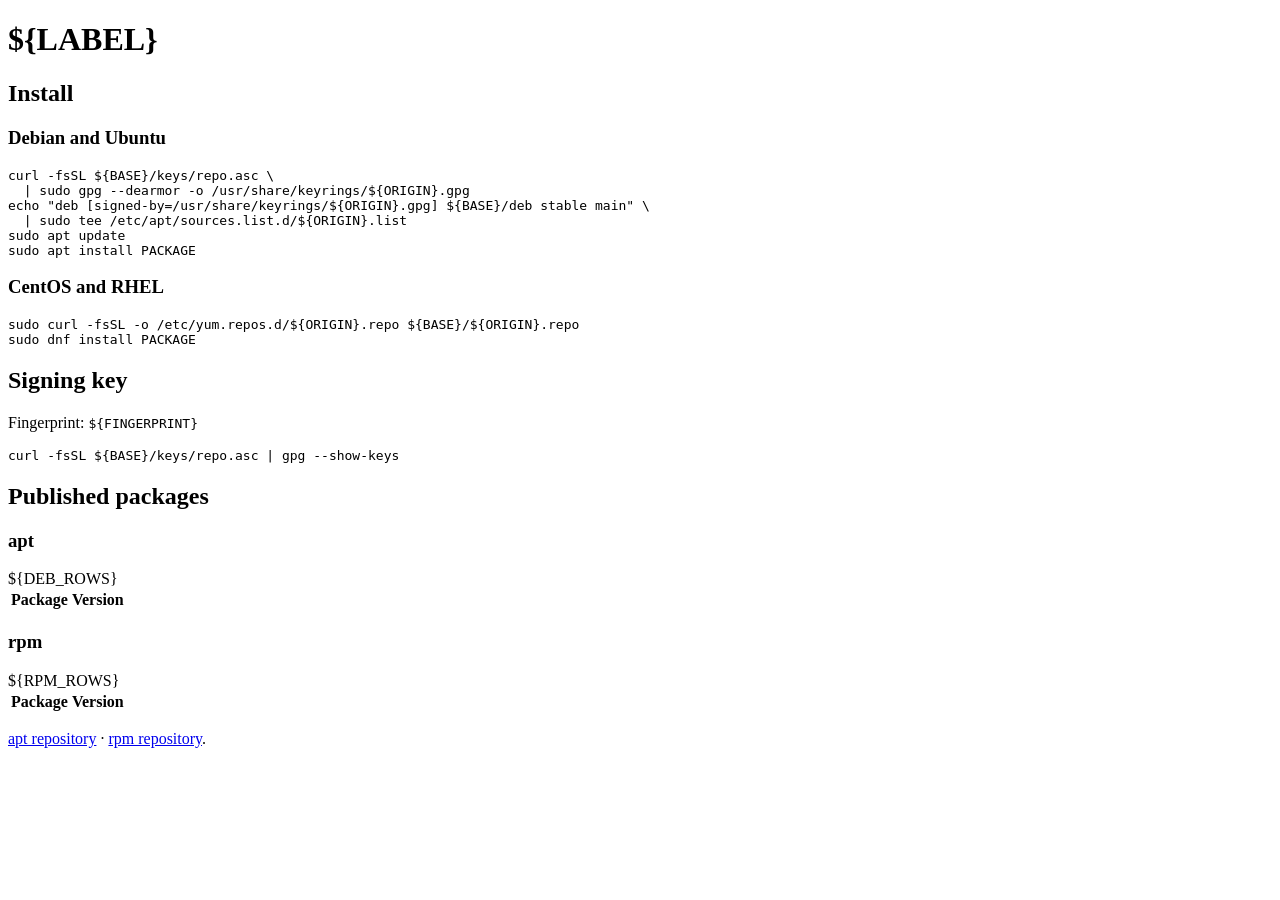
==== templates/index.html @ efe41d03 "Keep the HTML out of the shell script Move the three pages to templates/ and render them with envsub" ====
<!doctype html>
<html lang="en">
<meta charset="utf-8">
<title>${LABEL}</title>
<h1>${LABEL}</h1>

<h2>Install</h2>

<h3>Debian and Ubuntu</h3>
<pre>
curl -fsSL ${BASE}/keys/repo.asc \
  | sudo gpg --dearmor -o /usr/share/keyrings/${ORIGIN}.gpg
echo "deb [signed-by=/usr/share/keyrings/${ORIGIN}.gpg] ${BASE}/deb stable main" \
  | sudo tee /etc/apt/sources.list.d/${ORIGIN}.list
sudo apt update
sudo apt install PACKAGE
</pre>

<h3>CentOS and RHEL</h3>
<pre>
sudo curl -fsSL -o /etc/yum.repos.d/${ORIGIN}.repo ${BASE}/${ORIGIN}.repo
sudo dnf install PACKAGE
</pre>

<h2>Signing key</h2>
<p>Fingerprint: <code>${FINGERPRINT}</code></p>
<pre>
curl -fsSL ${BASE}/keys/repo.asc | gpg --show-keys
</pre>

<h2>Published packages</h2>

<h3>apt</h3>
<table>
<thead><tr><th>Package</th><th>Version</th></tr></thead>
<tbody>
${DEB_ROWS}</tbody>
</table>

<h3>rpm</h3>
<table>
<thead><tr><th>Package</th><th>Version</th></tr></thead>
<tbody>
${RPM_ROWS}</tbody>
</table>

<p><a href="deb/">apt repository</a> · <a href="rpm/el10/">rpm repository</a>.</p>
</html>
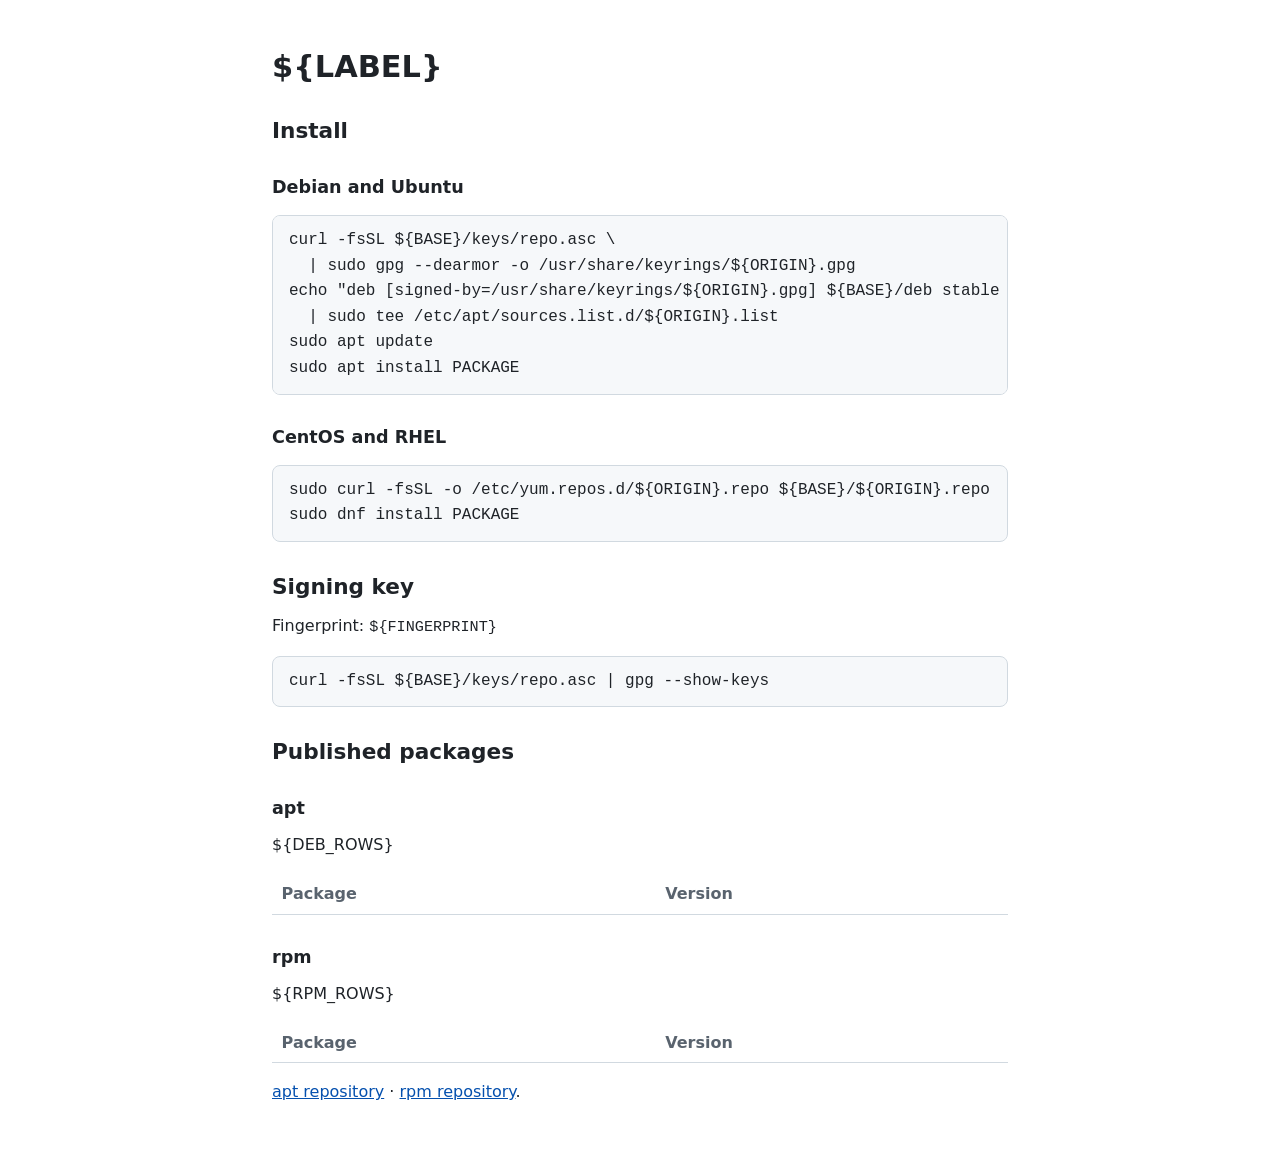
==== commit ae81d3ec: "Style the repository pages Add one stylesheet for the landing page and the apt and rpm trees, with a" ====
--- a/templates/index.html
+++ b/templates/index.html
@@ -1,7 +1,12 @@
 <!doctype html>
 <html lang="en">
+<head>
 <meta charset="utf-8">
+<meta name="viewport" content="width=device-width, initial-scale=1">
+<link rel="stylesheet" href="style.css">
 <title>${LABEL}</title>
+</head>
+<body>
 <h1>${LABEL}</h1>
 
 <h2>Install</h2>
@@ -45,4 +50,5 @@
 </table>
 
 <p><a href="deb/">apt repository</a> · <a href="rpm/el10/">rpm repository</a>.</p>
+</body>
 </html>
--- a/templates/style.css
+++ b/templates/style.css
@@ -0,0 +1,87 @@
+:root {
+	color-scheme: light dark;
+	--background: #ffffff;
+	--content: #1f2328;
+	--muted: #59636e;
+	--border: #d1d9e0;
+	--code-background: #f6f8fa;
+	--accent: #0550ae;
+}
+
+@media (prefers-color-scheme: dark) {
+	:root {
+		--background: #0d1117;
+		--content: #e6edf3;
+		--muted: #9198a1;
+		--border: #3d444d;
+		--code-background: #161b22;
+		--accent: #6cb6ff;
+	}
+}
+
+body {
+	margin: 3rem auto;
+	max-width: 46rem;
+	padding: 0 1rem;
+	background: var(--background);
+	color: var(--content);
+	font: 16px/1.6 system-ui, -apple-system, "Segoe UI", sans-serif;
+}
+
+h1,
+h2,
+h3 {
+	line-height: 1.25;
+	margin: 2rem 0 0.75rem;
+}
+
+h1 {
+	font-size: 1.9rem;
+}
+
+h2 {
+	font-size: 1.35rem;
+}
+
+h3 {
+	font-size: 1.1rem;
+}
+
+a {
+	color: var(--accent);
+}
+
+pre {
+	background: var(--code-background);
+	border: 1px solid var(--border);
+	border-radius: 0.5rem;
+	overflow-x: auto;
+	padding: 0.75rem 1rem;
+}
+
+code {
+	font-family: ui-monospace, SFMono-Regular, Menlo, Consolas, monospace;
+	font-size: 0.95em;
+}
+
+table {
+	border-collapse: collapse;
+	margin: 1rem 0;
+	width: 100%;
+}
+
+th,
+td {
+	border-bottom: 1px solid var(--border);
+	padding: 0.45rem 0.6rem;
+	text-align: left;
+}
+
+th {
+	color: var(--muted);
+	font-weight: 600;
+}
+
+p {
+	margin: 0.8rem 0;
+}
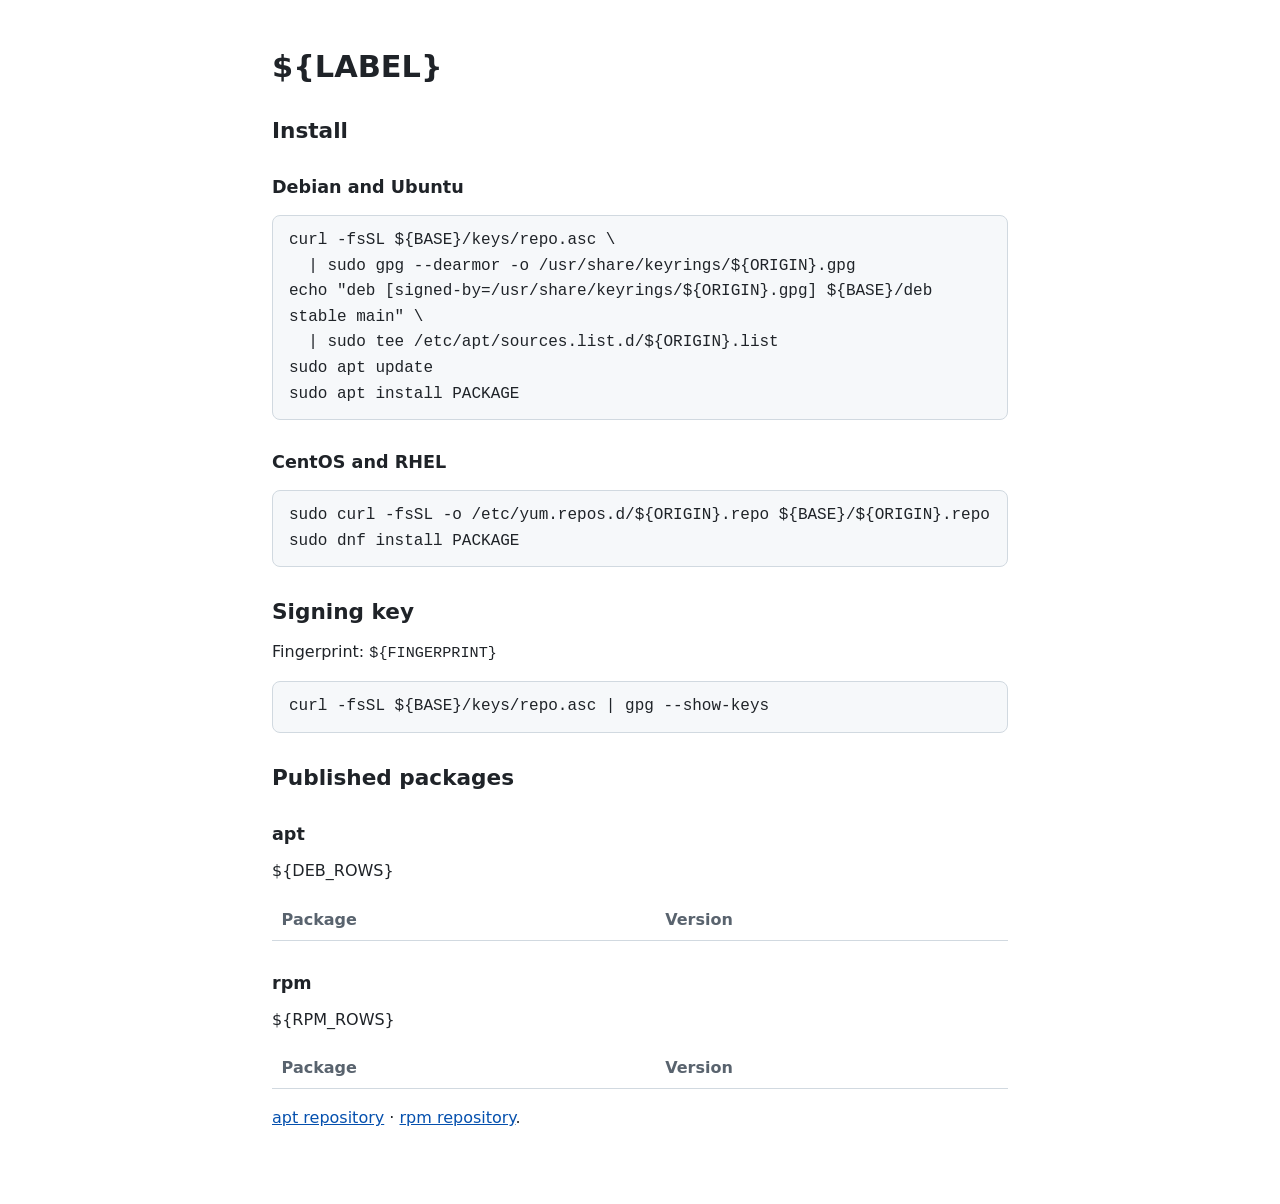
==== commit e51f9097: "Version the stylesheet link Browsers kept the old style.css after a change. Append a checksum of the" ====
--- a/templates/index.html
+++ b/templates/index.html
@@ -3,7 +3,7 @@
 <head>
 <meta charset="utf-8">
 <meta name="viewport" content="width=device-width, initial-scale=1">
-<link rel="stylesheet" href="style.css">
+<link rel="stylesheet" href="style.css?v=${CSS_VERSION}">
 <title>${LABEL}</title>
 </head>
 <body>
--- a/templates/style.css
+++ b/templates/style.css
@@ -55,8 +55,9 @@
 	background: var(--code-background);
 	border: 1px solid var(--border);
 	border-radius: 0.5rem;
-	overflow-x: auto;
+	overflow-wrap: anywhere;
 	padding: 0.75rem 1rem;
+	white-space: pre-wrap;
 }
 
 code {
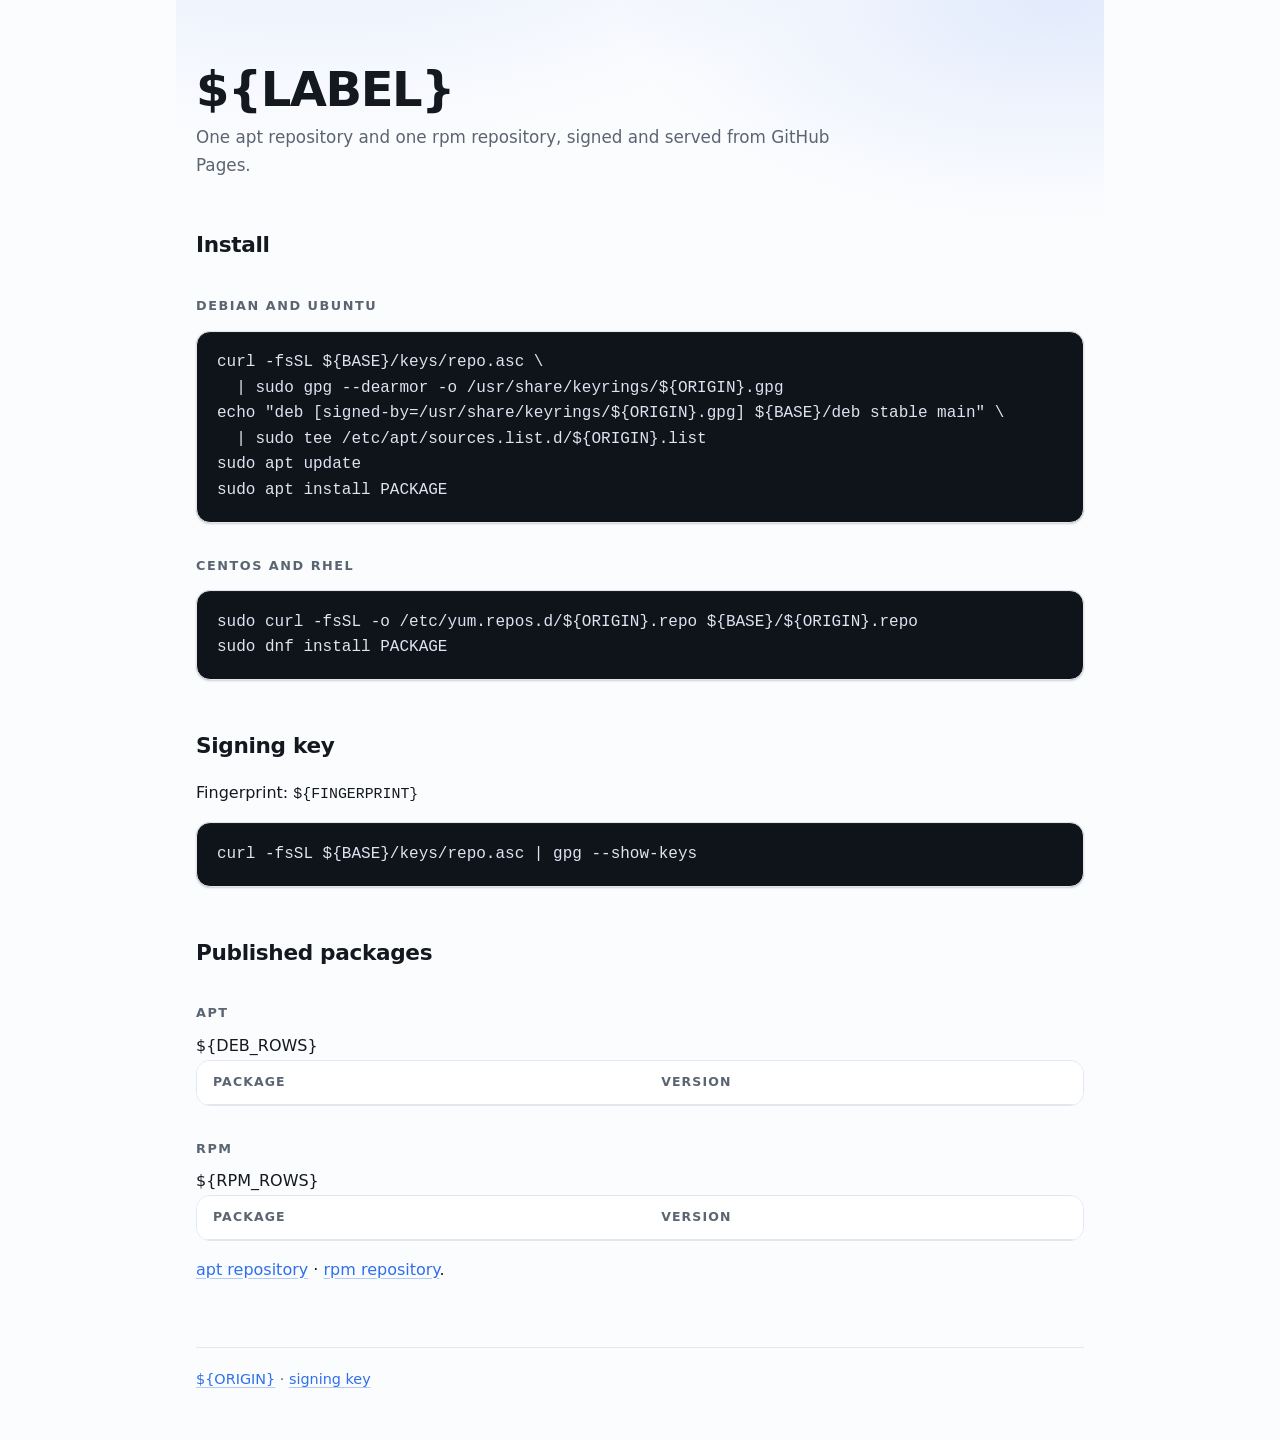
==== commit 1cc3e23a: "Make the pages look like something Add a hero header with a tagline, gradient accents, card-like tab" ====
--- a/templates/index.html
+++ b/templates/index.html
@@ -7,7 +7,11 @@
 <title>${LABEL}</title>
 </head>
 <body>
+<main>
+<header class="hero">
 <h1>${LABEL}</h1>
+<p class="tagline">One apt repository and one rpm repository, signed and served from GitHub Pages.</p>
+</header>
 
 <h2>Install</h2>
 
@@ -50,5 +54,7 @@
 </table>
 
 <p><a href="deb/">apt repository</a> · <a href="rpm/el10/">rpm repository</a>.</p>
+<footer><a href="${BASE}">${ORIGIN}</a> · <a href="${BASE}/keys/repo.asc">signing key</a></footer>
+</main>
 </body>
 </html>
--- a/templates/style.css
+++ b/templates/style.css
@@ -1,88 +1,171 @@
 :root {
 	color-scheme: light dark;
-	--background: #ffffff;
-	--content: #1f2328;
-	--muted: #59636e;
-	--border: #d1d9e0;
-	--code-background: #f6f8fa;
-	--accent: #0550ae;
+	--background: #fbfcfe;
+	--surface: #ffffff;
+	--surface-raised: #ffffff;
+	--content: #14181f;
+	--muted: #5b6572;
+	--border: #e2e7ee;
+	--code-background: #0f141b;
+	--code-content: #dbe4f0;
+	--accent: #2f6fed;
+	--accent-soft: rgba(47, 111, 237, 0.12);
+	--shine: rgba(47, 111, 237, 0.22);
+	--radius: 14px;
 }
 
 @media (prefers-color-scheme: dark) {
 	:root {
-		--background: #0d1117;
-		--content: #e6edf3;
-		--muted: #9198a1;
-		--border: #3d444d;
-		--code-background: #161b22;
-		--accent: #6cb6ff;
+		--background: #070a0f;
+		--surface: rgba(22, 27, 34, 0.72);
+		--surface-raised: #11161d;
+		--content: #e8edf5;
+		--muted: #9aa4b2;
+		--border: #232b36;
+		--code-background: #0b1017;
+		--code-content: #d7e0ee;
+		--accent: #7aa2ff;
+		--accent-soft: rgba(122, 162, 255, 0.14);
+		--shine: rgba(122, 162, 255, 0.3);
 	}
 }
 
-body {
-	margin: 3rem auto;
-	max-width: 46rem;
-	padding: 0 1rem;
-	background: var(--background);
-	color: var(--content);
-	font: 16px/1.6 system-ui, -apple-system, "Segoe UI", sans-serif;
+* {
+	box-sizing: border-box;
 }
 
-h1,
-h2,
-h3 {
-	line-height: 1.25;
-	margin: 2rem 0 0.75rem;
+html {
+	background: var(--background);
+}
+
+body {
+	margin: 0 auto;
+	max-width: 58rem;
+	padding: 4rem 1.25rem 3rem;
+	background:
+		radial-gradient(60rem 30rem at 15% -10%, var(--accent-soft), transparent 60%),
+		radial-gradient(50rem 25rem at 95% 0%, var(--accent-soft), transparent 55%),
+		var(--background);
+	color: var(--content);
+	font: 16px/1.65 system-ui, -apple-system, "Segoe UI", Roboto, sans-serif;
+	-webkit-font-smoothing: antialiased;
+}
+
+.hero {
+	margin-bottom: 2.5rem;
 }
 
 h1 {
-	font-size: 1.9rem;
+	font-size: clamp(2rem, 5vw, 3rem);
+	letter-spacing: -0.03em;
+	line-height: 1.05;
+	margin: 0 0 0.6rem;
+	background: linear-gradient(120deg, var(--content) 30%, var(--accent));
+	-webkit-background-clip: text;
+	background-clip: text;
+	color: transparent;
+}
+
+.tagline {
+	color: var(--muted);
+	font-size: 1.05rem;
+	margin: 0;
+	max-width: 40rem;
 }
 
 h2 {
 	font-size: 1.35rem;
+	letter-spacing: -0.015em;
+	margin: 3rem 0 0.9rem;
 }
 
 h3 {
-	font-size: 1.1rem;
+	color: var(--muted);
+	font-size: 0.8rem;
+	font-weight: 650;
+	letter-spacing: 0.12em;
+	margin: 2rem 0 0.6rem;
+	text-transform: uppercase;
 }
 
 a {
 	color: var(--accent);
+	text-decoration-color: color-mix(in srgb, var(--accent) 35%, transparent);
+	text-underline-offset: 0.2em;
+	transition: text-decoration-color 120ms ease;
+}
+
+a:hover {
+	text-decoration-color: var(--accent);
 }
 
 pre {
 	background: var(--code-background);
 	border: 1px solid var(--border);
-	border-radius: 0.5rem;
+	border-radius: var(--radius);
+	box-shadow:
+		0 1px 2px rgba(0, 0, 0, 0.18),
+		inset 0 1px 0 rgba(255, 255, 255, 0.04);
+	color: var(--code-content);
+	line-height: 1.6;
+	margin: 0.9rem 0;
 	overflow-wrap: anywhere;
-	padding: 0.75rem 1rem;
+	padding: 1.15rem 1.25rem;
 	white-space: pre-wrap;
 }
 
 code {
 	font-family: ui-monospace, SFMono-Regular, Menlo, Consolas, monospace;
-	font-size: 0.95em;
+	font-size: 0.93em;
 }
 
 table {
-	border-collapse: collapse;
-	margin: 1rem 0;
+	background: var(--surface);
+	border: 1px solid var(--border);
+	border-radius: var(--radius);
+	border-collapse: separate;
+	border-spacing: 0;
+	box-shadow: 0 10px 30px -24px var(--shine);
+	overflow: hidden;
 	width: 100%;
 }
 
 th,
 td {
 	border-bottom: 1px solid var(--border);
-	padding: 0.45rem 0.6rem;
+	padding: 0.7rem 1rem;
 	text-align: left;
 }
 
 th {
+	background: var(--surface-raised);
 	color: var(--muted);
-	font-weight: 600;
+	font-size: 0.78rem;
+	font-weight: 650;
+	letter-spacing: 0.09em;
+	text-transform: uppercase;
 }
 
-p {
-	margin: 0.8rem 0;
+tbody tr {
+	transition: background 120ms ease;
 }
+
+tbody tr:hover {
+	background: var(--accent-soft);
+}
+
+tbody tr:last-child td {
+	border-bottom: 0;
+}
+
+footer {
+	border-top: 1px solid var(--border);
+	color: var(--muted);
+	font-size: 0.9rem;
+	margin-top: 4rem;
+	padding-top: 1.25rem;
+}
+
+::selection {
+	background: var(--accent-soft);
+}
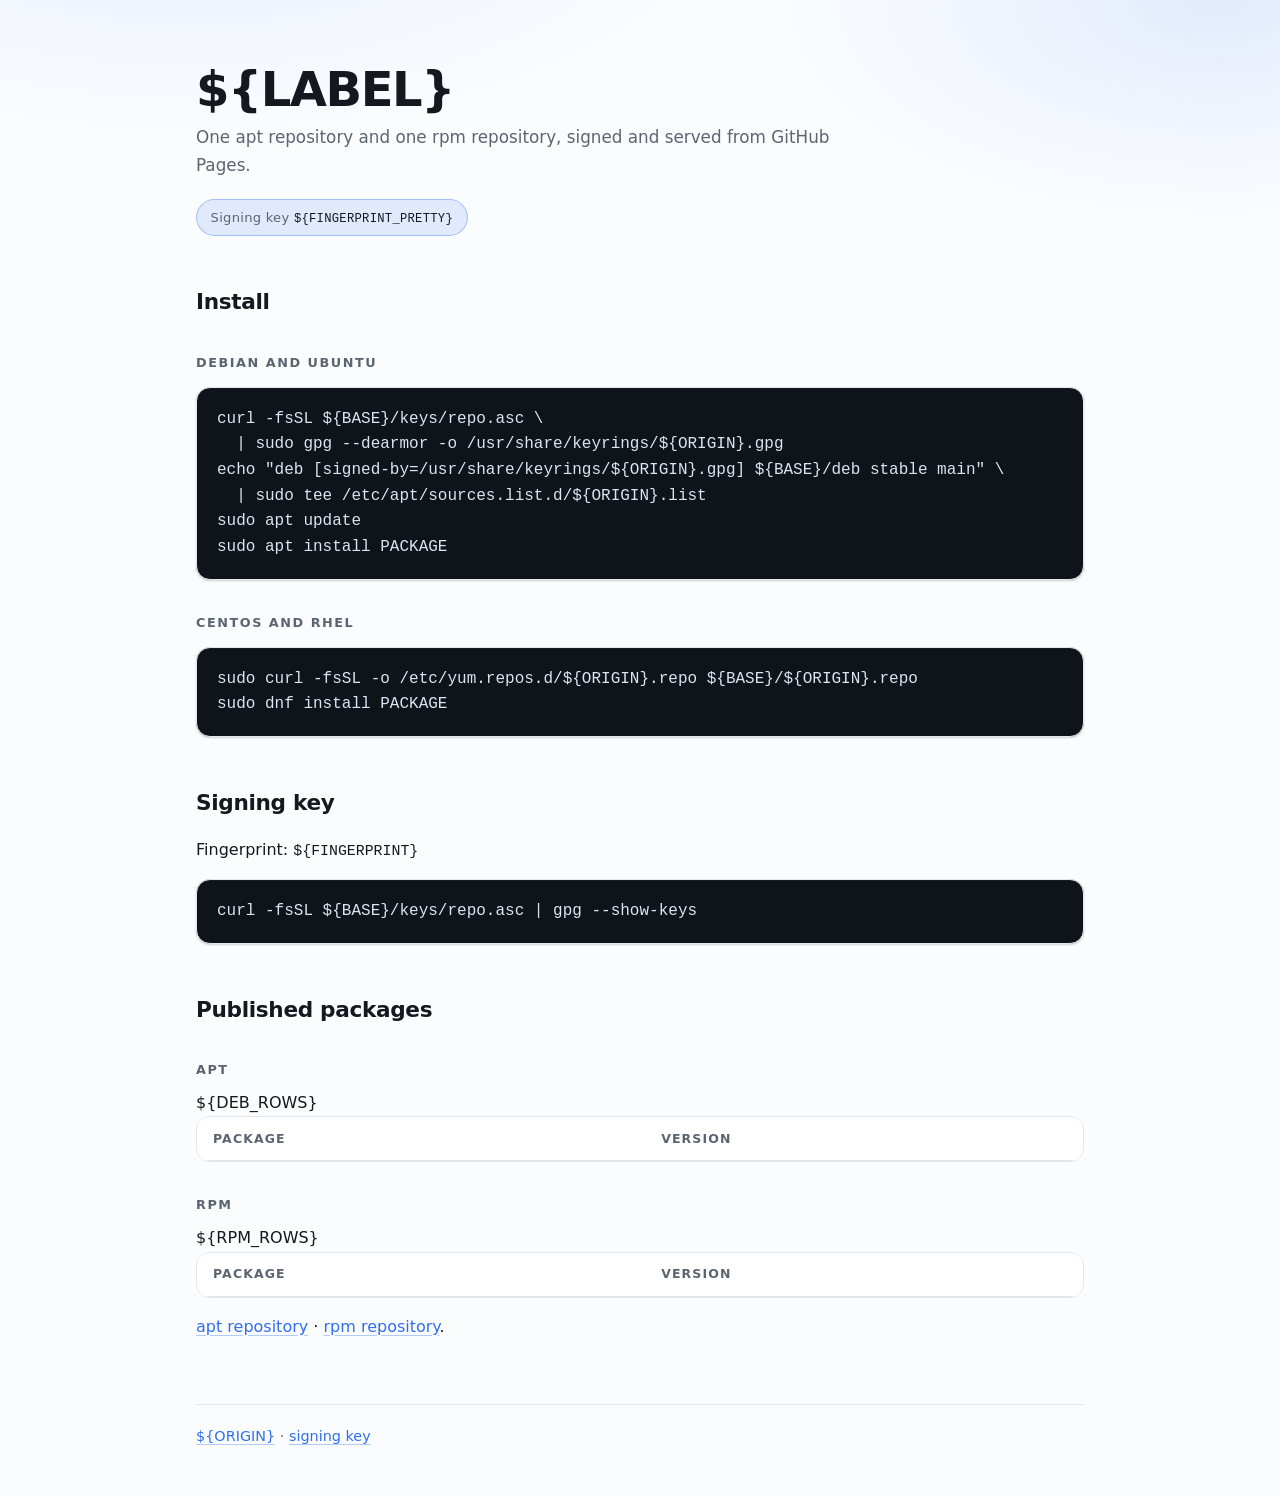
==== commit 16b1fa0c: "Put the signing key on the front page The fingerprint is the first thing a user needs to verify down" ====
--- a/templates/index.html
+++ b/templates/index.html
@@ -11,6 +11,7 @@
 <header class="hero">
 <h1>${LABEL}</h1>
 <p class="tagline">One apt repository and one rpm repository, signed and served from GitHub Pages.</p>
+<p class="key-pill">Signing key <code>${FINGERPRINT_PRETTY}</code></p>
 </header>
 
 <h2>Install</h2>
--- a/templates/style.css
+++ b/templates/style.css
@@ -35,17 +35,18 @@
 }
 
 html {
-	background: var(--background);
+	min-height: 100%;
+	background:
+		radial-gradient(60rem 30rem at 15% -10%, var(--accent-soft), transparent 60%),
+		radial-gradient(50rem 25rem at 95% 0%, var(--accent-soft), transparent 55%),
+		var(--background);
 }
 
 body {
 	margin: 0 auto;
 	max-width: 58rem;
 	padding: 4rem 1.25rem 3rem;
-	background:
-		radial-gradient(60rem 30rem at 15% -10%, var(--accent-soft), transparent 60%),
-		radial-gradient(50rem 25rem at 95% 0%, var(--accent-soft), transparent 55%),
-		var(--background);
+	background: transparent;
 	color: var(--content);
 	font: 16px/1.65 system-ui, -apple-system, "Segoe UI", Roboto, sans-serif;
 	-webkit-font-smoothing: antialiased;
@@ -71,6 +72,23 @@
 	font-size: 1.05rem;
 	margin: 0;
 	max-width: 40rem;
+}
+
+.key-pill {
+	display: inline-block;
+	margin: 1.25rem 0 0;
+	padding: 0.4rem 0.85rem;
+	background: var(--accent-soft);
+	border: 1px solid color-mix(in srgb, var(--accent) 35%, transparent);
+	border-radius: 999px;
+	color: var(--muted);
+	font-size: 0.82rem;
+	letter-spacing: 0.02em;
+}
+
+.key-pill code {
+	color: var(--content);
+	word-spacing: 0.15em;
 }
 
 h2 {
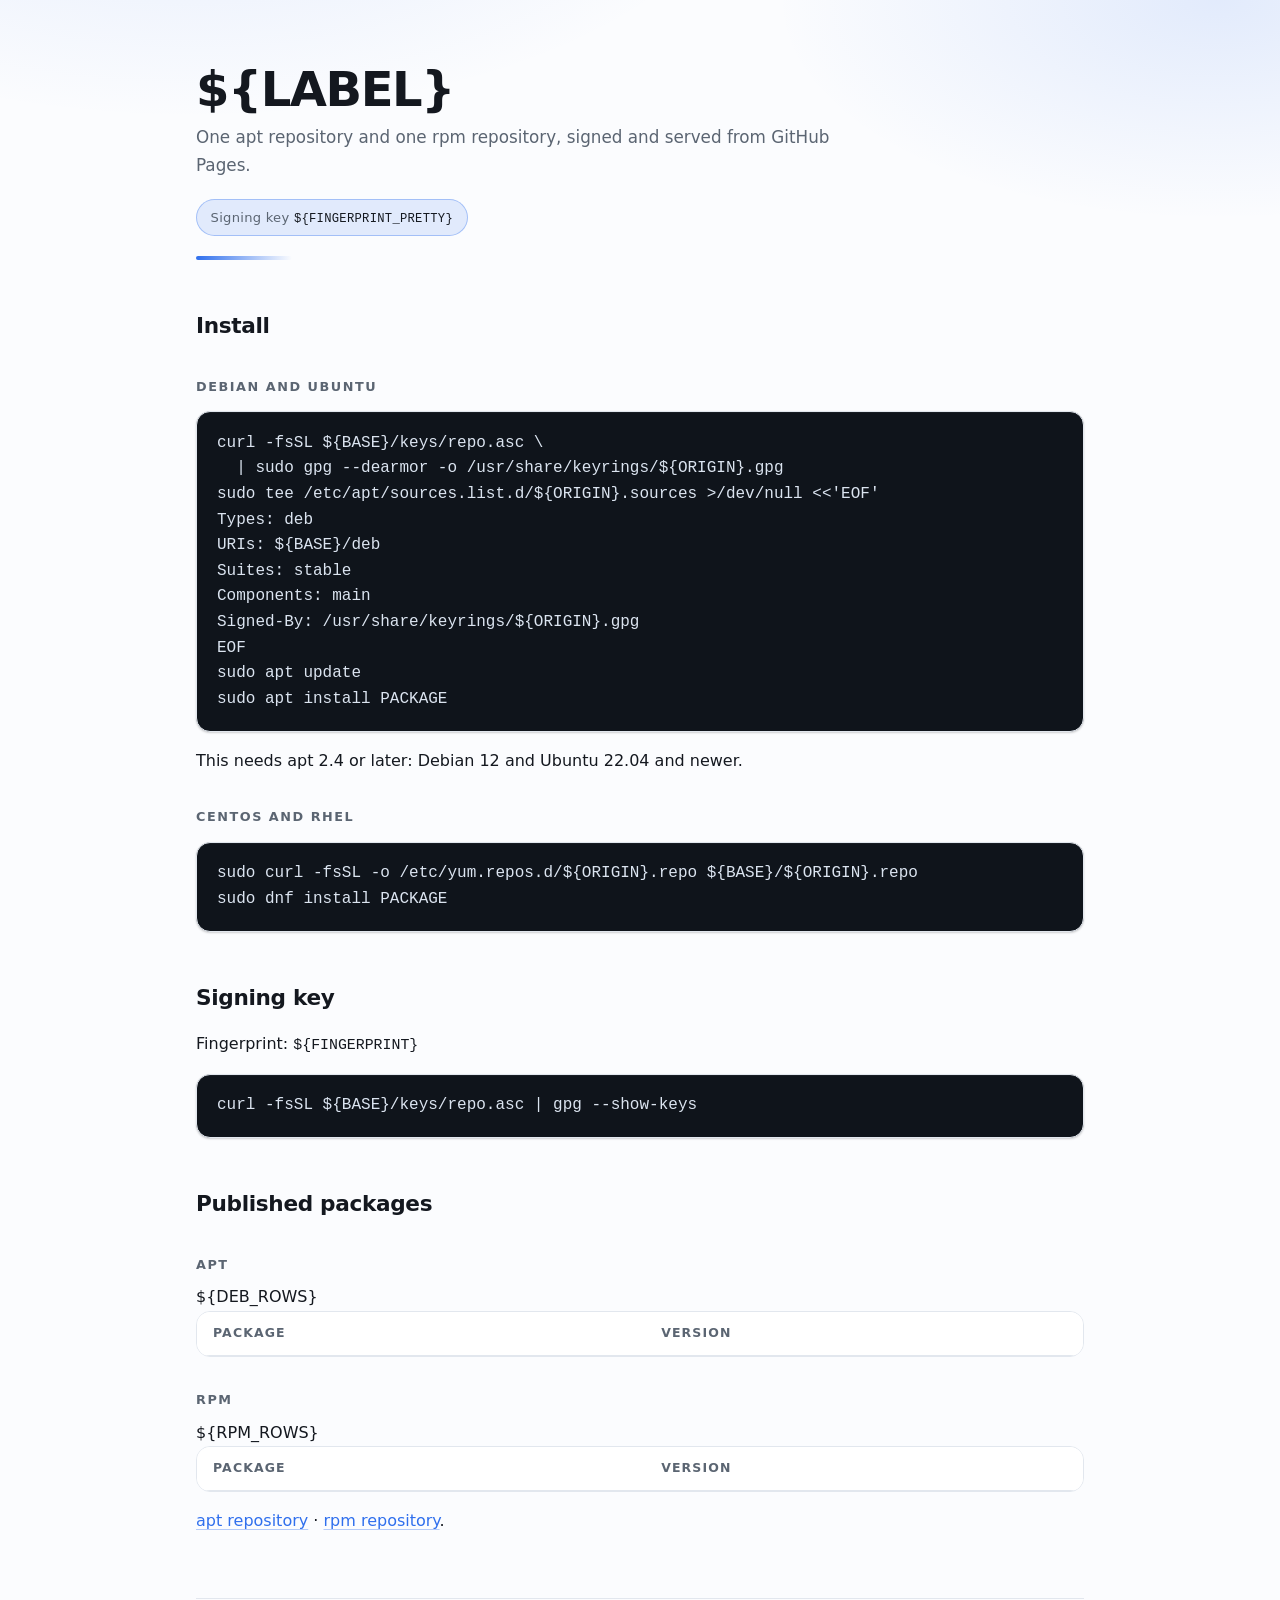
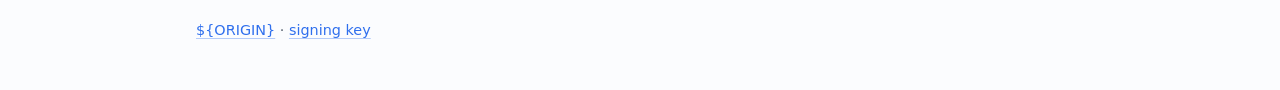
==== commit d4cb75f6: "feat: cache the checker image and document the deb822 sources format The markup job spent most of it" ====
--- a/templates/index.html
+++ b/templates/index.html
@@ -20,11 +20,17 @@
 <pre>
 curl -fsSL ${BASE}/keys/repo.asc \
   | sudo gpg --dearmor -o /usr/share/keyrings/${ORIGIN}.gpg
-echo "deb [signed-by=/usr/share/keyrings/${ORIGIN}.gpg] ${BASE}/deb stable main" \
-  | sudo tee /etc/apt/sources.list.d/${ORIGIN}.list
+sudo tee /etc/apt/sources.list.d/${ORIGIN}.sources &gt;/dev/null &lt;&lt;'EOF'
+Types: deb
+URIs: ${BASE}/deb
+Suites: stable
+Components: main
+Signed-By: /usr/share/keyrings/${ORIGIN}.gpg
+EOF
 sudo apt update
 sudo apt install PACKAGE
 </pre>
+<p>This needs apt 2.4 or later: Debian 12 and Ubuntu 22.04 and newer.</p>
 
 <h3>CentOS and RHEL</h3>
 <pre>
--- a/templates/style.css
+++ b/templates/style.css
@@ -48,12 +48,23 @@
 	padding: 4rem 1.25rem 3rem;
 	background: transparent;
 	color: var(--content);
-	font: 16px/1.65 system-ui, -apple-system, "Segoe UI", Roboto, sans-serif;
-	-webkit-font-smoothing: antialiased;
+	font-family: system-ui, "Segoe UI", Roboto, sans-serif;
+	font-size: 16px;
+	line-height: 1.65;
 }
 
 .hero {
 	margin-bottom: 2.5rem;
+}
+
+.hero::after {
+	background: linear-gradient(90deg, var(--accent), transparent);
+	border-radius: 2px;
+	content: "";
+	display: block;
+	height: 4px;
+	margin-top: 1.25rem;
+	width: 6rem;
 }
 
 h1 {
@@ -61,10 +72,7 @@
 	letter-spacing: -0.03em;
 	line-height: 1.05;
 	margin: 0 0 0.6rem;
-	background: linear-gradient(120deg, var(--content) 30%, var(--accent));
-	-webkit-background-clip: text;
-	background-clip: text;
-	color: transparent;
+	color: var(--content);
 }
 
 .tagline {
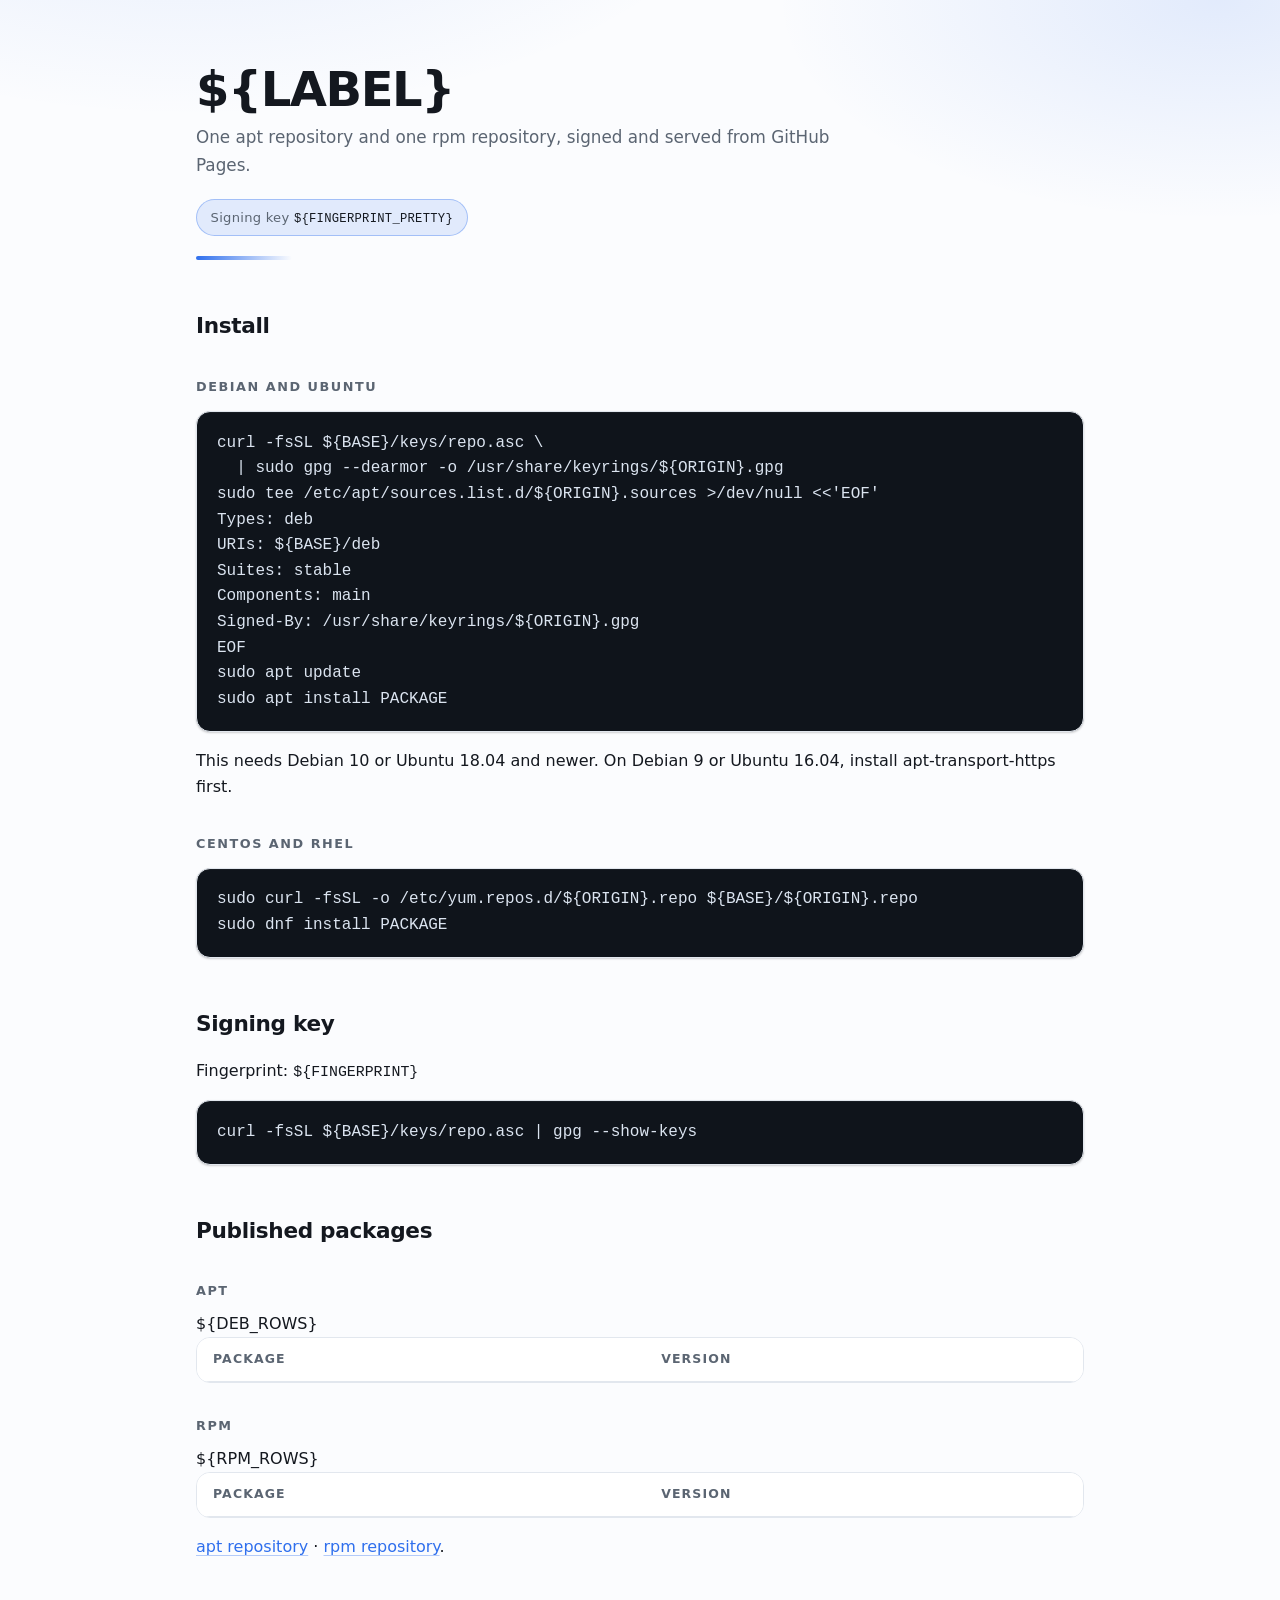
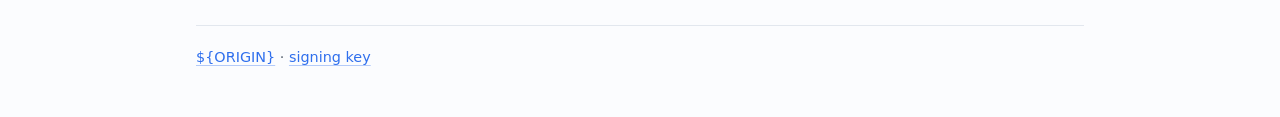
==== commit e695d83e: "docs: correct the apt minimum for the deb822 sources apt reads .sources since 1.1, not 2.4, and it g" ====
--- a/templates/index.html
+++ b/templates/index.html
@@ -30,7 +30,7 @@
 sudo apt update
 sudo apt install PACKAGE
 </pre>
-<p>This needs apt 2.4 or later: Debian 12 and Ubuntu 22.04 and newer.</p>
+<p>This needs Debian 10 or Ubuntu 18.04 and newer. On Debian 9 or Ubuntu 16.04, install apt-transport-https first.</p>
 
 <h3>CentOS and RHEL</h3>
 <pre>
